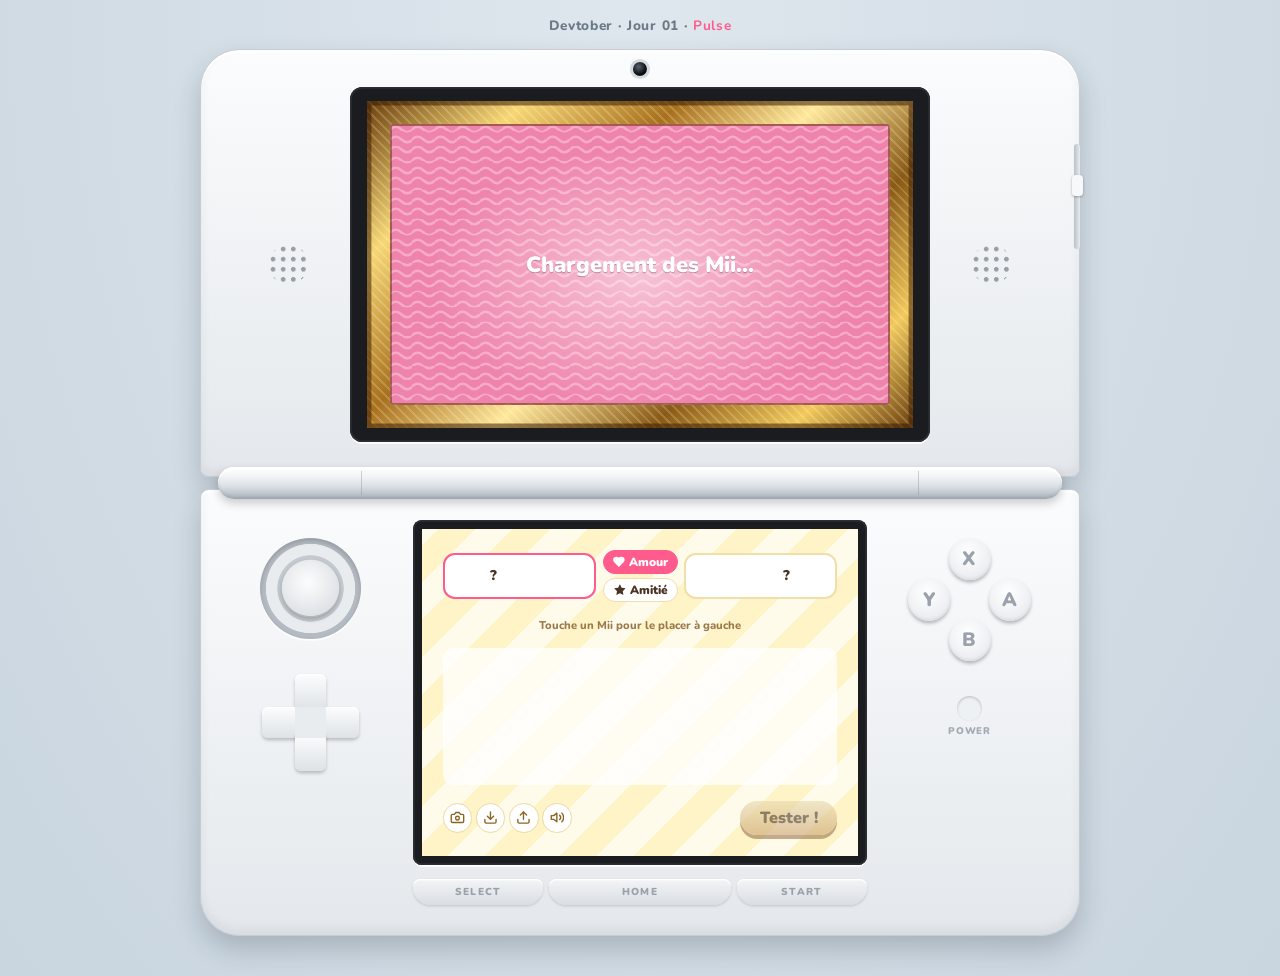
==== day-01-pulse/index.html @ b020fee0 "Devtober 2026 : site d'accueil + jour 01 (Pulse, testeur d'affinité Mii)" ====
<!doctype html>
<html lang="fr">
<head>
  <meta charset="utf-8">
  <meta name="viewport" content="width=device-width, initial-scale=1">
  <title>Testeur d'affinité</title>
  <link rel="preconnect" href="https://fonts.googleapis.com">
  <link rel="preconnect" href="https://fonts.gstatic.com" crossorigin>
  <link href="https://fonts.googleapis.com/css2?family=Cinzel:wght@900&family=Nunito:wght@600;800;900&display=swap" rel="stylesheet">
  <link rel="stylesheet" href="style.css">

  <!-- FFL.js (moteur Mii) : module Emscripten classique, puis three.js via importmap -->
  <script src="lib/ffl/ffl-emscripten-single-file.cjs"></script>
  <script type="importmap">
    {
      "imports": {
        "three": "https://esm.sh/three@0.180.0",
        "three/": "https://esm.sh/three@0.180.0/",
        "three/addons/": "https://esm.sh/three@0.180.0/examples/jsm/"
      }
    }
  </script>
</head>
<body>
  <!-- Icônes (sprite SVG) -->
  <svg width="0" height="0" style="position:absolute" aria-hidden="true">
    <defs>
      <symbol id="i-heart" viewBox="0 0 24 24"><path d="M19 14c1.5-1.5 3-3.2 3-5.5A5.5 5.5 0 0 0 16.5 3c-1.8 0-3 .5-4.5 2-1.5-1.5-2.7-2-4.5-2A5.5 5.5 0 0 0 2 8.5c0 2.3 1.5 4 3 5.5l7 7Z"/></symbol>
      <symbol id="i-star" viewBox="0 0 24 24"><path d="M12 2l3.1 6.3 6.9 1-5 4.9 1.2 6.8L12 17.8l-6.2 3.2L7 14.2 2 9.3l6.9-1L12 2z"/></symbol>
      <symbol id="i-pencil" viewBox="0 0 24 24"><path d="M17 3a2.8 2.8 0 1 1 4 4L7.5 20.5 2 22l1.5-5.5Z"/><path d="m15 5 4 4"/></symbol>
      <symbol id="i-camera" viewBox="0 0 24 24"><path d="M14.5 4h-5L7 7H4a2 2 0 0 0-2 2v9a2 2 0 0 0 2 2h16a2 2 0 0 0 2-2V9a2 2 0 0 0-2-2h-3l-2.5-3z"/><circle cx="12" cy="13" r="3"/></symbol>
      <symbol id="i-link" viewBox="0 0 24 24"><path d="M10 13a5 5 0 0 0 7.5.5l3-3a5 5 0 0 0-7-7l-1.7 1.7"/><path d="M14 11a5 5 0 0 0-7.5-.5l-3 3a5 5 0 0 0 7 7l1.7-1.7"/></symbol>
      <symbol id="i-save" viewBox="0 0 24 24"><path d="M21 15v4a2 2 0 0 1-2 2H5a2 2 0 0 1-2-2v-4"/><path d="m7 10 5 5 5-5"/><path d="M12 15V3"/></symbol>
      <symbol id="i-open" viewBox="0 0 24 24"><path d="M21 15v4a2 2 0 0 1-2 2H5a2 2 0 0 1-2-2v-4"/><path d="m17 8-5-5-5 5"/><path d="M12 3v12"/></symbol>
      <symbol id="i-sound" viewBox="0 0 24 24"><path d="M11 5 6 9H2v6h4l5 4V5z"/><path d="M15.5 8.5a5 5 0 0 1 0 7"/><path d="M19 5a10 10 0 0 1 0 14"/></symbol>
      <symbol id="i-mute" viewBox="0 0 24 24"><path d="M11 5 6 9H2v6h4l5 4V5z"/><path d="m22 9-6 6"/><path d="m16 9 6 6"/></symbol>
      <symbol id="i-dice" viewBox="0 0 24 24"><rect x="3" y="3" width="18" height="18" rx="3"/><circle cx="8" cy="8" r="1.3" fill="currentColor"/><circle cx="16" cy="16" r="1.3" fill="currentColor"/><circle cx="12" cy="12" r="1.3" fill="currentColor"/><circle cx="16" cy="8" r="1.3" fill="currentColor"/><circle cx="8" cy="16" r="1.3" fill="currentColor"/></symbol>
      <symbol id="i-rot-l" viewBox="0 0 24 24"><path d="M3 12a9 9 0 1 0 9-9 9.7 9.7 0 0 0-6.7 2.7L3 8"/><path d="M3 3v5h5"/></symbol>
      <symbol id="i-rot-r" viewBox="0 0 24 24"><path d="M21 12a9 9 0 1 1-9-9c2.5 0 4.9 1 6.7 2.7L21 8"/><path d="M21 3v5h-5"/></symbol>
      <symbol id="i-trash" viewBox="0 0 24 24"><path d="M3 6h18"/><path d="M19 6v14a2 2 0 0 1-2 2H7a2 2 0 0 1-2-2V6"/><path d="M8 6V4a2 2 0 0 1 2-2h4a2 2 0 0 1 2 2v2"/></symbol>
      <symbol id="i-plus" viewBox="0 0 24 24"><path d="M12 5v14M5 12h14"/></symbol>
      <symbol id="i-file" viewBox="0 0 24 24"><path d="M14.5 2H6a2 2 0 0 0-2 2v16a2 2 0 0 0 2 2h12a2 2 0 0 0 2-2V7.5L14.5 2z"/><path d="M14 2v6h6"/></symbol>
      <symbol id="i-user" viewBox="0 0 24 24"><circle cx="12" cy="8" r="4"/><path d="M20 21a8 8 0 0 0-16 0"/></symbol>
      <symbol id="i-face" viewBox="0 0 24 24"><circle cx="12" cy="12" r="10"/><path d="M8 14s1.5 2 4 2 4-2 4-2"/><path d="M9 9h.01M15 9h.01"/></symbol>
      <symbol id="i-hair" viewBox="0 0 24 24"><path d="M4 14C4 7 7.5 3 12 3s8 4 8 11"/><path d="M4 14c2-3 4-6 8-7 1 3 5 5 8 7"/><path d="M4 14v6M20 14v6"/></symbol>
      <symbol id="i-brow" viewBox="0 0 24 24"><path d="M3 13c3-5 9-6 18-2"/><path d="M5 17c4-2 9-2 14 0" opacity=".45"/></symbol>
      <symbol id="i-eye" viewBox="0 0 24 24"><path d="M2 12s3-7 10-7 10 7 10 7-3 7-10 7-10-7-10-7Z"/><circle cx="12" cy="12" r="3"/></symbol>
      <symbol id="i-nose" viewBox="0 0 24 24"><path d="M12 3v10l-3.5 4c1 2.5 6 2.5 7 0"/></symbol>
      <symbol id="i-mouth" viewBox="0 0 24 24"><path d="M3 12c3 5 15 5 18 0"/><path d="M3 12c3-2 6-2 9 0 3-2 6-2 9 0"/></symbol>
      <symbol id="i-glasses" viewBox="0 0 24 24"><circle cx="6" cy="15" r="4"/><circle cx="18" cy="15" r="4"/><path d="M10 15c1-1 3-1 4 0M2 14l1.5-7M22 14l-1.5-7"/></symbol>
      <symbol id="i-body" viewBox="0 0 24 24"><circle cx="12" cy="4.5" r="2.5"/><path d="M12 8v7M8 22l4-7 4 7M5 11h14"/></symbol>
      <symbol id="i-left" viewBox="0 0 24 24"><path d="m15 18-6-6 6-6"/></symbol>
      <symbol id="i-right" viewBox="0 0 24 24"><path d="m9 18 6-6-6-6"/></symbol>
    </defs>
  </svg>

  <main class="page">
    <p class="kicker">Devtober · Jour 01 · <strong>Pulse</strong></p>

    <div class="ds-wrap">
      <div class="ds">
        <!-- ===== Couvercle (écran du haut) ===== -->
        <div class="lid">
          <span class="cam" aria-hidden="true"></span>
          <span class="speaker l" aria-hidden="true"></span>
          <div class="bezel-top">
            <div class="screen-top frame">
              <div id="stage" class="stage amour">
                <svg class="heart" viewBox="0 0 100 92" aria-hidden="true"><path d=""/></svg>
                <canvas id="stage-canvas" class="mii-canvas"></canvas>
                <div id="overlay" class="overlay"><p class="placeholder">Chargement des Mii…</p></div>
              </div>
            </div>
          </div>
          <span class="speaker r" aria-hidden="true"></span>
          <span class="slider3d" aria-hidden="true"><i></i></span>
        </div>

        <div class="hinge" aria-hidden="true"></div>

        <!-- ===== Base (écran tactile + boutons) ===== -->
        <div class="base">
          <div class="side left" aria-hidden="true">
            <span class="circle-pad"><i></i></span>
            <span class="dpad"><span class="d-up"></span><span class="d-left"></span><span class="d-right"></span><span class="d-down"></span></span>
          </div>

          <div class="center">
            <div class="bezel-bottom">
              <section class="touch" aria-label="Choix des Mii">
                <div class="duo">
                  <button type="button" class="slot active" data-slot="0"><img alt=""><span class="slot-name">?</span></button>
                  <div class="mode" role="radiogroup" aria-label="Type d'affinité">
                    <label><input type="radio" name="mode" value="amour" checked><span><svg class="ic fill"><use href="#i-heart"/></svg>Amour</span></label>
                    <label><input type="radio" name="mode" value="amitie"><span><svg class="ic fill"><use href="#i-star"/></svg>Amitié</span></label>
                  </div>
                  <button type="button" class="slot" data-slot="1"><img alt=""><span class="slot-name">?</span></button>
                </div>
                <p class="touch-hint" id="touch-hint">Touche un Mii pour le placer à gauche</p>
                <ul id="grid" class="grid"></ul>
                <div class="bar">
                  <div class="tools">
                    <button id="edit-sel" type="button" class="edit-pill" title="Modifier ce Mii" hidden><svg class="ic"><use href="#i-pencil"/></svg><span id="edit-name"></span></button>
                    <button id="shot" type="button" class="icon-btn" title="Capture de l'écran du haut" aria-label="Capture de l'écran du haut"><svg class="ic"><use href="#i-camera"/></svg></button>
                    <button id="export" type="button" class="icon-btn" title="Exporter mes Mii" aria-label="Exporter mes Mii"><svg class="ic"><use href="#i-save"/></svg></button>
                    <label class="icon-btn" title="Importer des Mii" aria-label="Importer des Mii"><svg class="ic"><use href="#i-open"/></svg><input id="import" type="file" accept="application/json" hidden></label>
                    <button id="mute" type="button" class="icon-btn" title="Son" aria-label="Couper le son" aria-pressed="false"><svg class="ic"><use href="#i-sound"/></svg></button>
                  </div>
                  <button id="run" type="button" class="big-btn" disabled>Tester !</button>
                </div>
              </section>
            </div>
            <div class="sys-btns" aria-hidden="true"><span>SELECT</span><span class="home">HOME</span><span>START</span></div>
          </div>

          <div class="side right" aria-hidden="true">
            <span class="abxy"><span class="b-x">X</span><span class="b-y">Y</span><span class="b-a">A</span><span class="b-b">B</span></span>
            <span class="power" aria-hidden="true"><i></i>POWER</span>
          </div>
        </div>
      </div>
    </div>
  </main>

  <!-- ================= Mii Maker ================= -->
  <dialog id="maker" aria-labelledby="maker-title">
    <form id="maker-form" method="dialog">
      <header class="maker-head">
        <h2 id="maker-title">Mii Maker</h2>
        <button type="button" id="randomize" class="mini-btn"><svg class="ic"><use href="#i-dice"/></svg>Au hasard</button>
      </header>
      <div class="maker-body">
        <div class="maker-preview">
          <canvas id="preview-canvas"></canvas>
          <div class="turn">
            <button type="button" class="icon-btn" data-turn="-1" aria-label="Tourner à gauche"><svg class="ic"><use href="#i-rot-l"/></svg></button>
            <button type="button" class="icon-btn" data-turn="1" aria-label="Tourner à droite"><svg class="ic"><use href="#i-rot-r"/></svg></button>
          </div>
        </div>
        <div class="maker-panel">
          <nav id="tabs" class="tabs" role="tablist"></nav>
          <div id="panel" class="panel" role="tabpanel"></div>
        </div>
      </div>
      <footer class="maker-foot">
        <button type="button" id="delete" class="mini-btn danger"><svg class="ic"><use href="#i-trash"/></svg>Supprimer</button>
        <span class="spacer"></span>
        <button type="button" id="cancel" class="mini-btn">Annuler</button>
        <button type="submit" class="big-btn small">Terminé</button>
      </footer>
    </form>
  </dialog>

  <div id="toast" class="toast" role="status"></div>
  <script type="module" src="app.js"></script>
</body>
</html>
---- day-01-pulse/style.css ----
:root {
  --page: #dfe7ee;
  --page-2: #c9d5df;
  --muted: #6c7a86;
  /* coque de la 3DS */
  --shell: #fbfcfd;
  --shell-2: #e4e8ec;
  --shell-edge: #c5ccd3;
  --bezel: #1b1c1f;
  /* écran tactile façon Tomodachi Life (reste clair : c'est un écran) */
  --cream: #fffbea;
  --cream-2: #fff3c8;
  --line: #f0cf6a;
  --ink: #4a3324;
  --orange: #ff9b1f;
  --orange-2: #ffc23a;
  --pink: #ff5b8d;
  --blue: #1d5fd8;
  --red: #e32b43;
  color-scheme: light;
}
@media (prefers-color-scheme: dark) {
  :root:not([data-theme="light"]) { --page: #15181c; --page-2: #1f242a; --muted: #8e9aa6; color-scheme: dark; }
}
:root[data-theme="dark"] { --page: #15181c; --page-2: #1f242a; --muted: #8e9aa6; color-scheme: dark; }

* { box-sizing: border-box; }
body {
  margin: 0; min-height: 100vh;
  font-family: "Nunito", system-ui, sans-serif; color: var(--ink);
  background: radial-gradient(ellipse at 50% 0%, var(--page), var(--page-2));
}
button, select, input { font: inherit; color: inherit; }
button { cursor: pointer; }
:focus-visible { outline: 3px solid var(--pink); outline-offset: 2px; }
.ic { width: 1.15em; height: 1.15em; flex: none; fill: none; stroke: currentColor; stroke-width: 2.2; stroke-linecap: round; stroke-linejoin: round; vertical-align: -.2em; }
.ic.fill { fill: currentColor; stroke: none; }

.page { padding: 16px 16px 40px; display: grid; gap: 14px; justify-items: center; }
.kicker { margin: 0; color: var(--muted); font-weight: 800; letter-spacing: .05em; font-size: .85rem; }
.kicker strong { color: var(--pink); }

/* =====================================================================
   La console (tout est en cqw : elle se redimensionne comme une image)
   ===================================================================== */
.ds-wrap { width: min(100%, 880px); container: ds / inline-size; }
.ds { display: grid; justify-items: center; }

.lid, .base {
  position: relative; width: 100%;
  background: linear-gradient(180deg, var(--shell), var(--shell-2));
  border: 1px solid var(--shell-edge);
  box-shadow: inset 0 .3cqw 0 #fff, inset 0 -.6cqw 1.2cqw rgba(0,0,0,.06), 0 1.5cqw 3cqw rgba(30, 40, 50, .22);
}
/* --- couvercle --- */
.lid {
  border-radius: 4.5cqw 4.5cqw 1cqw 1cqw; padding: 4.2cqw 3cqw 3.8cqw;
  display: grid; grid-template-columns: 1fr auto 1fr; align-items: center;
}
.cam {
  position: absolute; top: 1.4cqw; left: 50%; translate: -50% 0; width: 1.6cqw; height: 1.6cqw; border-radius: 50%;
  background: radial-gradient(circle at 40% 35%, #5a6470, #0c0e10 60%); box-shadow: 0 0 0 .35cqw #d6dbe0;
}
.speaker {
  justify-self: center; width: 4.6cqw; height: 4.6cqw; border-radius: 50%;
  background: radial-gradient(circle, #8f979f 32%, transparent 36%) 0 0 / 1.15cqw 1.15cqw;
  -webkit-mask: radial-gradient(circle, #000 66%, transparent 70%); mask: radial-gradient(circle, #000 66%, transparent 70%);
  opacity: .9;
}
.bezel-top {
  background: var(--bezel); padding: 1.6cqw 2cqw; border-radius: 1.4cqw;
  box-shadow: inset 0 0 0 .2cqw #2c2e33, 0 .2cqw 0 #fff;
}
.slider3d {
  position: absolute; right: -0.15cqw; top: 22%; width: .7cqw; height: 12cqw; border-radius: .4cqw;
  background: linear-gradient(90deg, #b9c0c7, #e8ecef);
}
.slider3d i { position: absolute; left: -.3cqw; top: 30%; width: 1.3cqw; height: 2.4cqw; border-radius: .4cqw; background: #f6f8f9; box-shadow: 0 .1cqw .3cqw rgba(0,0,0,.3); }

/* --- charnière : un seul cylindre, comme sur la vraie console --- */
.hinge {
  position: relative; z-index: 2; width: 96%; height: 3.6cqw; margin: -1.1cqw 0; border-radius: 1.8cqw;
  background: linear-gradient(180deg, #ffffff 0%, #f1f4f6 30%, #dde2e6 58%, #bcc4cb 85%, #a9b1b9 100%);
  box-shadow: inset 0 .25cqw .1cqw #fff, inset 0 -.25cqw .4cqw rgba(0,0,0,.08), 0 .5cqw 1cqw rgba(30,40,50,.22);
}
/* les deux fines jointures entre les morceaux de la charnière */
.hinge::before, .hinge::after {
  content: ""; position: absolute; top: 12%; bottom: 12%; width: 1px; background: rgba(120,130,140,.35);
}
.hinge::before { left: 17%; } .hinge::after { right: 17%; }

/* --- base --- */
.base {
  border-radius: 1cqw 1cqw 4.5cqw 4.5cqw; padding: 3.4cqw 2.4cqw 3.4cqw;
  display: grid; grid-template-columns: 1fr auto 1fr; gap: 1.6cqw; align-items: start;
}
.side { display: grid; justify-items: center; gap: 4cqw; padding-top: 2cqw; }
.center { display: grid; gap: 1.6cqw; justify-items: center; }
.bezel-bottom {
  background: var(--bezel); padding: 1cqw; border-radius: 1cqw;
  box-shadow: inset 0 0 0 .2cqw #2c2e33, 0 .2cqw 0 #fff;
}

.circle-pad {
  width: 11.5cqw; height: 11.5cqw; border-radius: 50%;
  background: radial-gradient(circle at 50% 50%, #dfe3e7 0 40%, #c4cad0 41% 46%, #e9ecef 47% 62%, #b4bbc2 63%);
  box-shadow: inset 0 .3cqw .6cqw rgba(0,0,0,.18), 0 .2cqw 0 #fff; display: grid; place-items: center;
}
.circle-pad i { width: 6.4cqw; height: 6.4cqw; border-radius: 50%; background: radial-gradient(circle at 45% 40%, #fdfdfd, #d3d8dd); box-shadow: 0 .3cqw .6cqw rgba(0,0,0,.25); }

.dpad { display: block; position: relative; width: 11cqw; height: 11cqw; }
.dpad > span {
  position: absolute; background: linear-gradient(180deg, #fcfdfd, #dde2e6);
  box-shadow: 0 .25cqw .4cqw rgba(0,0,0,.22), inset 0 .15cqw 0 #fff;
}
.dpad .d-up, .dpad .d-down { left: 34%; width: 32%; height: 38%; }
.dpad .d-left, .dpad .d-right { top: 34%; width: 38%; height: 32%; }
.dpad .d-up { top: 0; border-radius: .7cqw .7cqw 0 0; }
.dpad .d-down { bottom: 0; border-radius: 0 0 .7cqw .7cqw; }
.dpad .d-left { left: 0; border-radius: .7cqw 0 0 .7cqw; }
.dpad .d-right { right: 0; border-radius: 0 .7cqw .7cqw 0; }
.dpad::after { content: ""; position: absolute; inset: 34%; background: #e9ecef; z-index: 1; pointer-events: none; }

.abxy { display: block; position: relative; width: 14cqw; height: 14cqw; }
.abxy > span {
  position: absolute; display: grid; place-items: center; width: 4.8cqw; height: 4.8cqw; border-radius: 50%;
  background: radial-gradient(circle at 45% 35%, #ffffff, #e2e6ea); color: #9aa3ab;
  font-family: "Nunito", sans-serif; font-weight: 900; font-size: 2.2cqw;
  box-shadow: 0 .3cqw .4cqw rgba(0,0,0,.25), inset 0 -.2cqw .3cqw rgba(0,0,0,.06);
}
.abxy .b-x { top: 0; left: 50%; translate: -50% 0; }
.abxy .b-b { bottom: 0; left: 50%; translate: -50% 0; }
.abxy .b-y { left: 0; top: 50%; translate: 0 -50%; }
.abxy .b-a { right: 0; top: 50%; translate: 0 -50%; }
.power { display: grid; justify-items: center; gap: .4cqw; font-size: 1.1cqw; font-weight: 900; color: #a2abb3; letter-spacing: .1em; }
.power i { width: 2.8cqw; height: 2.8cqw; border-radius: 50%; background: #eef1f3; box-shadow: inset 0 .15cqw .3cqw rgba(0,0,0,.2); }

.sys-btns { display: flex; gap: .6cqw; width: 100%; }
.sys-btns span {
  flex: 1; text-align: center; padding: .7cqw 0; border-radius: .8cqw .8cqw 2cqw 2cqw;
  background: linear-gradient(180deg, #f3f5f7, #d9dee3); color: #9aa3ab; font-weight: 900; font-size: 1.15cqw; letter-spacing: .12em;
  box-shadow: inset 0 .15cqw 0 #fff, 0 .15cqw .3cqw rgba(0,0,0,.15);
}
.sys-btns .home { flex: 1.4; }

/* =====================================================================
   Écran du haut : 400 x 240 (5:3), cadre doré de Tomodachi Life
   ===================================================================== */
.screen-top {
  width: 62cqw; aspect-ratio: 5 / 3; container-type: inline-size; position: relative; overflow: hidden;
}
.frame {
  padding: 2.6cqw;
  background:
    repeating-linear-gradient(45deg, rgba(255,255,255,.18) 0 2px, transparent 2px 7px),
    linear-gradient(135deg, #6b3e0c, #f7d774 18%, #a8701c 36%, #ffe89a 52%, #8a5a14 70%, #f2c95a 86%, #6b3e0c);
  box-shadow: inset 0 0 0 .5cqw rgba(60, 30, 0, .55);
}
.stage {
  position: relative; width: 100%; height: 100%; overflow: hidden; border-radius: .6cqw; color: #2a1a12;
  box-shadow: inset 0 0 0 .4cqw rgba(90, 50, 0, .5);
}
.stage.amour {
  background:
    radial-gradient(ellipse at 50% 55%, rgba(255,255,255,.5), transparent 60%),
    url("data:image/svg+xml,%3Csvg xmlns='http://www.w3.org/2000/svg' width='48' height='22'%3E%3Cpath d='M0 11 Q12 0 24 11 T48 11' fill='none' stroke='%23f7aac6' stroke-width='5'/%3E%3C/svg%3E") 0 0 / 4.5cqw auto,
    #ee84ab;
}
.stage.amitie {
  background:
    radial-gradient(ellipse at 50% 55%, rgba(255,250,220,.6), transparent 60%),
    conic-gradient(from 45deg, #f8dc82 25%, #d6a033 0 50%, #fbe8a6 0 75%, #c48c22 0) 0 0 / 3cqw 3cqw;
}
.mii-canvas { position: absolute; inset: 0; width: 100%; height: 100%; z-index: 1; display: block; }
.overlay { position: absolute; inset: 0; z-index: 3; pointer-events: none; }
.placeholder {
  position: absolute; inset: 0; display: grid; place-items: center; text-align: center; margin: 0;
  font-weight: 900; font-size: 4.4cqw; color: #fff; text-shadow: 0 .3cqw 0 rgba(0,0,0,.25);
}
.placeholder.bottom { place-items: end center; padding-bottom: 5%; font-size: 3.8cqw; }

.outline-w { text-shadow: -.25cqw 0 #fff, .25cqw 0 #fff, 0 -.25cqw #fff, 0 .25cqw #fff, .2cqw .2cqw #fff, -.2cqw -.2cqw #fff, .2cqw -.2cqw #fff, -.2cqw .2cqw #fff; }
.title-line {
  position: absolute; top: 4.5%; left: 0; right: 0; text-align: center; margin: 0;
  font-weight: 900; font-size: 3.6cqw; color: #1e1410;
  animation: drop .5s cubic-bezier(.3, 1.6, .5, 1) both;
}
.n-m { color: var(--blue); } .n-f { color: var(--red); }

.heart {
  position: absolute; left: 50%; top: 50%; width: 26cqw; translate: -50% -50%; z-index: 0;
  opacity: 0; transform-origin: 50% 55%; transition: opacity .4s;
}
.running .heart { opacity: .9; }
.heart path { fill: #ff4f86; stroke: #fff; stroke-width: 4; }
.amitie .heart path { fill: #ffd34d; stroke: #fff6d6; }
.heart.beat { animation: beat .22s ease-out; }
.heart.alive { animation: alive var(--period, 1s) ease-in-out infinite; }

/* Le score : chiffres ronds et dorés */
.score {
  position: absolute; left: 0; right: 0; bottom: 18%; text-align: center; margin: 0;
  font-family: "Cinzel", Georgia, serif; font-weight: 900; font-size: 19cqw; line-height: 1;
  font-variant-numeric: lining-nums tabular-nums; letter-spacing: -.02em;
  background: linear-gradient(180deg, #fffbe0 0%, #ffe27a 30%, #e2a62a 55%, #b5730e 70%, #f6cf5e 88%, #a0650c 100%);
  -webkit-background-clip: text; background-clip: text; color: transparent;
  -webkit-text-stroke: .45cqw #6a3f05;
  paint-order: stroke fill;
  filter: drop-shadow(0 .5cqw 0 #fff) drop-shadow(0 .9cqw .8cqw rgba(0,0,0,.35));
}
.score small { font-size: .45em; margin-left: .05em; }
.score.pop { animation: pop .5s cubic-bezier(.3, 1.8, .5, 1); }
.verdict {
  position: absolute; left: 0; right: 0; bottom: 5.5%; text-align: center; margin: 0;
  font-weight: 900; font-size: 5.6cqw; color: #e5232f;
  text-shadow: -.35cqw 0 #fff, .35cqw 0 #fff, 0 -.35cqw #fff, 0 .35cqw #fff, .25cqw .25cqw #fff, -.25cqw -.25cqw #fff, .25cqw -.25cqw #fff, -.25cqw .25cqw #fff;
  opacity: 0; transform: scale(.4);
}
.verdict.show { animation: verdict .55s cubic-bezier(.3, 1.7, .5, 1) forwards; }
.sparkle { position: absolute; width: 4.5cqw; height: 4.5cqw; animation: float 1.6s ease-out forwards; filter: drop-shadow(0 0 .4cqw #fff); }
.sparkle.amour { color: #ff4f86; } .sparkle.amitie { color: #ffd34d; }

/* =====================================================================
   Écran tactile : 320 x 240 (4:3)
   ===================================================================== */
.touch {
  width: 49.6cqw; height: 37.2cqw; container-type: inline-size; /* 4:3, hauteur fixe pour que la grille défile */
  display: flex; flex-direction: column; gap: 1.8cqw; padding: 2.4cqw; overflow: hidden;
  background: repeating-linear-gradient(-45deg, var(--cream) 0 3cqw, var(--cream-2) 3cqw 6cqw);
  font-size: max(9px, 1.6cqw); /* cqw de la console (pas de l'écran lui-même) */
}
.duo { display: grid; grid-template-columns: 1fr auto 1fr; gap: 1.6cqw; align-items: center; }
.slot {
  display: flex; align-items: center; gap: 1.6cqw; padding: .8cqw 1.8cqw .8cqw .8cqw; min-width: 0;
  background: #fff; border: .6cqw solid #f0dfa8; border-radius: 3cqw; text-align: left; font-weight: 900;
}
.slot img { width: 9cqw; height: 9cqw; border-radius: 2.2cqw; background: var(--cream-2); flex: none; }
.slot img:not([src]) { visibility: hidden; }
.slot-name { overflow: hidden; text-overflow: ellipsis; white-space: nowrap; }
.slot.active { border-color: var(--pink); }
.slot[data-slot="1"] { flex-direction: row-reverse; text-align: right; padding: .8cqw .8cqw .8cqw 1.8cqw; }

.mode { display: grid; gap: .8cqw; }
.mode input { position: absolute; opacity: 0; pointer-events: none; }
.mode span {
  display: flex; align-items: center; justify-content: center; gap: .8cqw; padding: .8cqw 2.2cqw; border-radius: 99px;
  font-weight: 900; font-size: .85em; white-space: nowrap; cursor: pointer; background: #fff; border: .4cqw solid #f0dfa8;
}
.mode input:checked + span { background: var(--pink); border-color: var(--pink); color: #fff; }
.mode input:focus-visible + span { outline: 3px solid var(--pink); outline-offset: 2px; }

.touch-hint { margin: 0; text-align: center; font-weight: 800; font-size: .8em; color: #9a7a4a; }
.grid {
  flex: 1; min-height: 0; list-style: none; margin: 0; padding: 2.6cqw 1.6cqw 1.6cqw; background: rgba(255,255,255,.75); border-radius: 2.6cqw;
  display: grid; grid-template-columns: repeat(auto-fill, minmax(15cqw, 1fr)); grid-auto-rows: min-content; gap: 1.4cqw; overflow: auto;
  scrollbar-width: none;
}
.grid::-webkit-scrollbar { display: none; }
.tile {
  width: 100%; padding: 1cqw .5cqw; border-radius: 2.4cqw; background: #fff; border: .6cqw solid transparent;
  display: grid; justify-items: center; gap: .2cqw; font-weight: 900; font-size: .78em; position: relative;
  box-shadow: 0 .6cqw 0 #ecdcae;
}
.tile img { width: 10.5cqw; height: 10.5cqw; }
.tile span { max-width: 100%; overflow: hidden; text-overflow: ellipsis; white-space: nowrap; }
.tile.sel-0, .tile.sel-1 { border-color: var(--pink); }
.tile.sel-0::after, .tile.sel-1::after {
  position: absolute; top: -1.4cqw; right: -1cqw; width: 4cqw; height: 4cqw; border-radius: 50%;
  background: var(--pink); color: #fff; font-size: 2.4cqw; display: grid; place-items: center;
}
.tile.sel-0::after { content: "1"; } .tile.sel-1::after { content: "2"; }
.tile.focus { box-shadow: 0 .6cqw 0 #ecdcae, 0 0 0 .8cqw rgba(255, 91, 141, .35); transform: translateY(-.4cqw); }
.tile.focus:not(.sel-0):not(.sel-1) { border-color: #ffa9c3; }
.edit-pill {
  display: inline-flex; align-items: center; gap: .8cqw; max-width: 30cqw; height: 7.4cqw; min-height: 28px; padding: 0 2.4cqw;
  border-radius: 99px; border: .4cqw solid var(--pink); background: #ffe3ec; color: #b4234f; font-weight: 900; font-size: .8em;
}
.edit-pill span { overflow: hidden; text-overflow: ellipsis; white-space: nowrap; }
.edit-pill[hidden] { display: none; }
.tile.add { border: .5cqw dashed #e6c873; box-shadow: none; color: #b68a2a; align-content: center; }
.tile.add .ic { width: 7cqw; height: 7cqw; }

.bar { display: flex; align-items: center; justify-content: space-between; gap: 1.6cqw; }
.tools { display: flex; gap: 1cqw; }
.icon-btn {
  width: 7.4cqw; height: 7.4cqw; min-width: 28px; min-height: 28px; border-radius: 50%; border: .4cqw solid #ecd9a0; background: #fff;
  display: inline-grid; place-items: center; color: #8a6420; cursor: pointer; padding: 0;
}
.icon-btn .ic { width: 55%; height: 55%; }
.icon-btn:hover { background: #fff6d8; }
.big-btn {
  padding: 1.6cqw 5cqw; border-radius: 99px; border: none;
  background: linear-gradient(#ffd96a, var(--orange)); color: #5a2e00; font-weight: 900; font-size: 1.15em;
  box-shadow: 0 1cqw 0 #c8700c; transition: transform .08s, box-shadow .08s;
}
.big-btn:active { transform: translateY(.8cqw); box-shadow: 0 .2cqw 0 #c8700c; }
.big-btn:disabled { filter: grayscale(.6); opacity: .6; cursor: wait; }
.big-btn.small { padding: 10px 22px; font-size: 1rem; box-shadow: 0 4px 0 #c8700c; }

/* --- Téléphone : on garde la coque, mais les écrans prennent toute la largeur --- */
@container ds (max-width: 620px) {
  .lid { grid-template-columns: 1fr; padding: 6cqw 3cqw 4cqw; border-radius: 6cqw 6cqw 2cqw 2cqw; }
  .speaker, .slider3d { display: none; }
  .cam { top: 2cqw; width: 2.4cqw; height: 2.4cqw; }
  .bezel-top { padding: 1.6cqw; }
  .screen-top { width: 90.8cqw; }
  .base { grid-template-columns: 1fr; padding: 3cqw 3cqw 5cqw; border-radius: 2cqw 2cqw 6cqw 6cqw; }
  .side { display: none; }
  .touch { width: 92cqw; height: auto; font-size: max(12px, 3.6cqw); gap: 2.4cqw; padding: 3cqw; }
  .touch .grid { flex: none; max-height: 62cqw; grid-template-columns: repeat(4, 1fr); }
  .touch .tile img { width: 14cqw; height: 14cqw; }
  .touch .slot img { width: 10cqw; height: 10cqw; }
  .touch .icon-btn { width: 9cqw; height: 9cqw; }
  .touch .edit-pill { height: 9cqw; max-width: 34cqw; }
  .hinge { height: 5cqw; margin: -1.6cqw 0; border-radius: 2.5cqw; }
  .bezel-top { padding: 2.4cqw 2cqw; border-radius: 2cqw; }
  .bezel-bottom { padding: 1.6cqw; border-radius: 2cqw; }
  .sys-btns span { font-size: 2.4cqw; padding: 1.4cqw 0; }
}

/* =====================================================================
   Mii Maker
   ===================================================================== */
dialog {
  border: 4px solid var(--line); border-radius: 24px; padding: 0; width: min(820px, calc(100vw - 20px));
  background: var(--cream); color: var(--ink); box-shadow: 0 20px 60px rgba(0,0,0,.4);
}
dialog::backdrop { background: rgba(20, 25, 30, .55); backdrop-filter: blur(3px); }
#maker-form { display: flex; flex-direction: column; height: min(620px, calc(100dvh - 30px)); overflow: hidden; }
.maker-head { display: flex; justify-content: space-between; align-items: center; padding: 12px 16px; background: var(--orange-2); }
.maker-head h2 { margin: 0; font-weight: 900; font-size: 1.3rem; color: #5a2e00; }
.maker-body { display: grid; grid-template-columns: 260px 1fr; min-height: 0; flex: 1; }
.maker-preview { position: relative; min-height: 340px; background: radial-gradient(circle at 50% 40%, #fff, #cdeffa 70%); }
.maker-preview canvas { position: absolute; inset: 0; width: 100%; height: 100%; }
.turn { position: absolute; bottom: 10px; left: 0; right: 0; display: flex; justify-content: center; gap: 8px; }
.turn .icon-btn { width: 38px; height: 38px; border-width: 2px; }
.maker-panel { display: flex; flex-direction: column; min-height: 0; min-width: 0; border-left: 3px solid var(--line); }
.tabs { display: flex; flex-wrap: wrap; gap: 4px; padding: 8px; background: var(--cream-2); flex: none; }
.tabs button {
  flex: none; display: grid; justify-items: center; gap: 2px; padding: 7px 8px 5px; min-width: 62px; border-radius: 12px;
  border: 2px solid transparent; background: #fff; color: #8a6420;
}
.tabs button .ic { width: 22px; height: 22px; }
.tabs button small { font-size: .66rem; font-weight: 900; color: var(--ink); }
.tabs button[aria-selected="true"] { border-color: var(--pink); background: #ffe3ec; color: var(--pink); }
.panel { padding: 14px 16px; overflow: auto; display: grid; gap: 14px; align-content: start; }
.ctrl { display: grid; gap: 6px; }
.ctrl > b { font-size: .8rem; text-transform: uppercase; letter-spacing: .05em; color: #9a7a4a; }
.stepper { display: flex; align-items: center; gap: 8px; }
.stepper button {
  width: 44px; height: 40px; border-radius: 12px; border: none; display: grid; place-items: center;
  background: linear-gradient(#ffe08a, var(--orange-2)); box-shadow: 0 3px 0 #d39a1a; color: #5a2e00;
}
.stepper button .ic { width: 22px; height: 22px; stroke-width: 3; }
.stepper button:active { transform: translateY(2px); box-shadow: 0 1px 0 #d39a1a; }
.stepper output { min-width: 80px; text-align: center; font-weight: 900; background: #fff; border-radius: 10px; padding: 8px; }
.swatches { display: flex; flex-wrap: wrap; gap: 6px; }
.swatches button { width: 34px; height: 34px; border-radius: 50%; border: 3px solid #fff; box-shadow: 0 0 0 2px #e8d6a0; }
.swatches button[aria-pressed="true"] { box-shadow: 0 0 0 3px var(--pink); transform: scale(1.1); }
.ctrl input[type="range"] { width: 100%; accent-color: var(--pink); }
.ctrl input[type="text"], .ctrl select, .inline input {
  width: 100%; padding: 9px 12px; border-radius: 12px; border: 2px solid #ecd9a0; background: #fff; font-weight: 800;
}
.row2 { display: grid; grid-template-columns: 1fr 1fr; gap: 10px; }
.seg { display: flex; gap: 6px; }
.seg button { flex: 1; padding: 8px; border-radius: 12px; border: 2px solid #ecd9a0; background: #fff; font-weight: 900; }
.seg button[aria-pressed="true"] { border-color: var(--pink); background: #ffe3ec; }
.perso-row { display: grid; grid-template-columns: 76px 1fr 76px; gap: 6px; align-items: center; font-size: .78rem; font-weight: 800; }
.perso-row span:last-child { text-align: right; }
.perso-label { margin: 0; font-weight: 900; color: var(--pink); }
.import-box { border-top: 2px dashed #ecd9a0; padding-top: 12px; }
.import-box summary { cursor: pointer; font-weight: 900; color: #9a7a4a; }
.import-box .hint { font-size: .8rem; color: #8a6a44; }
.import-box a { color: var(--pink); font-weight: 900; }
.inline { display: flex; gap: 6px; align-items: center; }
.error { color: #c21d36; font-weight: 800; font-size: .85rem; margin: 0; }
.mini-btn {
  padding: 6px 12px; border-radius: 999px; border: 2px solid #ecd9a0; background: #fff; font-weight: 800; font-size: .85rem;
  cursor: pointer; display: inline-flex; align-items: center; gap: 6px; white-space: nowrap;
}
.mini-btn:hover { background: #fff6d8; }
.mini-btn.danger { color: #c21d36; }
.maker-foot { display: flex; align-items: center; gap: 8px; padding: 12px 16px; background: var(--cream-2); border-top: 3px solid var(--line); }
.spacer { flex: 1; }
@media (max-width: 640px) {
  #maker-form { height: calc(100dvh - 30px); }
  .maker-body { grid-template-columns: 1fr; grid-template-rows: 230px 1fr; }
  .maker-preview { min-height: 0; }
  .maker-panel { border-left: none; border-top: 3px solid var(--line); }
}

.toast {
  position: fixed; left: 50%; bottom: 24px; translate: -50% 0; z-index: 50;
  background: #2b3036; color: #fff; padding: 10px 18px; border-radius: 999px; font-weight: 800;
  opacity: 0; pointer-events: none; transition: opacity .25s, transform .25s; transform: translateY(10px);
}
.toast.show { opacity: 1; transform: none; }

@keyframes drop { from { opacity: 0; transform: translateY(-30%); } }
@keyframes beat { 0% { scale: 1; } 35% { scale: 1.18; } 100% { scale: 1; } }
@keyframes alive { 0%, 100% { scale: 1; } 12% { scale: 1.14; } 24% { scale: 1; } 36% { scale: 1.08; } }
@keyframes pop { 0% { scale: 1.6; } 100% { scale: 1; } }
@keyframes verdict { to { opacity: 1; transform: scale(1); } }
@keyframes float { from { opacity: 1; transform: translateY(0) scale(.6); } to { opacity: 0; transform: translateY(-14cqw) scale(1.2); } }
@media (prefers-reduced-motion: reduce) {
  *, *::before, *::after { animation-duration: .01ms !important; animation-iteration-count: 1 !important; }
}
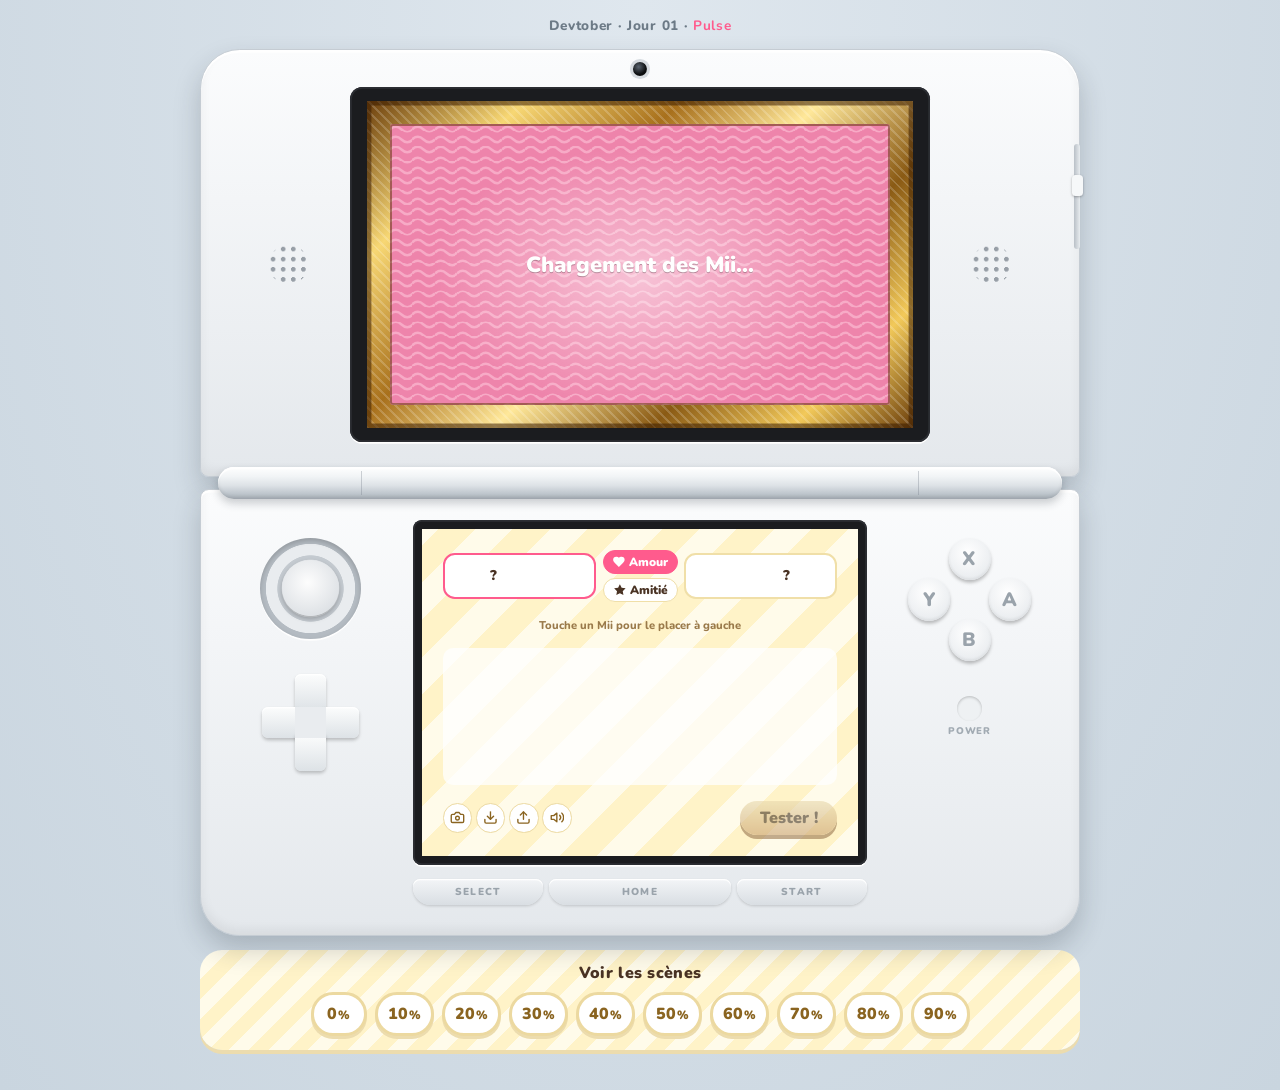
==== commit dfa0426a: "Merge branch 'feat/day-01-scenes' into feat/day-04-drift" ====
--- a/day-01-pulse/index.html
+++ b/day-01-pulse/index.html
@@ -7,7 +7,7 @@
   <link rel="preconnect" href="https://fonts.googleapis.com">
   <link rel="preconnect" href="https://fonts.gstatic.com" crossorigin>
   <link href="https://fonts.googleapis.com/css2?family=Cinzel:wght@900&family=Nunito:wght@600;800;900&display=swap" rel="stylesheet">
-  <link rel="stylesheet" href="style.css">
+  <link rel="stylesheet" href="style.css?v=1.3">
 
   <!-- FFL.js (moteur Mii) : module Emscripten classique, puis three.js via importmap -->
   <script src="lib/ffl/ffl-emscripten-single-file.cjs"></script>
@@ -120,6 +120,23 @@
         </div>
       </div>
     </div>
+
+    <!-- Les scènes du résultat : une par palier de 10 % -->
+    <section class="scenes" aria-labelledby="scenes-title">
+      <p id="scenes-title" class="scenes-title">Voir les scènes</p>
+      <div id="scenes" class="scenes-row">
+        <button type="button" data-tier="0" aria-pressed="false">0<small>%</small></button>
+        <button type="button" data-tier="1" aria-pressed="false">10<small>%</small></button>
+        <button type="button" data-tier="2" aria-pressed="false">20<small>%</small></button>
+        <button type="button" data-tier="3" aria-pressed="false">30<small>%</small></button>
+        <button type="button" data-tier="4" aria-pressed="false">40<small>%</small></button>
+        <button type="button" data-tier="5" aria-pressed="false">50<small>%</small></button>
+        <button type="button" data-tier="6" aria-pressed="false">60<small>%</small></button>
+        <button type="button" data-tier="7" aria-pressed="false">70<small>%</small></button>
+        <button type="button" data-tier="8" aria-pressed="false">80<small>%</small></button>
+        <button type="button" data-tier="9" aria-pressed="false">90<small>%</small></button>
+      </div>
+    </section>
   </main>
 
   <!-- ================= Mii Maker ================= -->
@@ -152,6 +169,6 @@
   </dialog>
 
   <div id="toast" class="toast" role="status"></div>
-  <script type="module" src="app.js"></script>
+  <script type="module" src="app.js?v=1.3"></script>
 </body>
 </html>
--- a/day-01-pulse/style.css
+++ b/day-01-pulse/style.css
@@ -217,6 +217,29 @@
   opacity: 0; transform: scale(.4);
 }
 .verdict.show { animation: verdict .55s cubic-bezier(.3, 1.7, .5, 1) forwards; }
+.bubble {
+  position: absolute; z-index: 4; margin: 0; translate: -50% -100%; white-space: nowrap;
+  padding: .6cqw 1.6cqw; border-radius: 2.2cqw; background: #fff; color: #2a1a12;
+  border: .35cqw solid #2a1a12; font-weight: 900; font-size: 3.4cqw; line-height: 1.2;
+  box-shadow: 0 .5cqw 0 rgba(0,0,0,.18);
+  animation: bubble-in .35s cubic-bezier(.3, 1.8, .5, 1) both, bubble-float 2.4s ease-in-out .35s infinite;
+}
+/* la petite queue de la bulle, vers la tête */
+.bubble::after {
+  content: ""; position: absolute; left: 50%; bottom: -1.5cqw; width: 1.8cqw; height: 1.8cqw; translate: -50% 0; rotate: 45deg;
+  background: #fff; border-right: .35cqw solid #2a1a12; border-bottom: .35cqw solid #2a1a12;
+}
+.bubble.good { color: #e0306a; }
+.title-line { transition: opacity .3s; }
+.talking .title-line { opacity: 0; }
+.bubble.bad { color: #c21d36; border-radius: .8cqw; }
+.bubble.out { animation: bubble-out .35s ease-in forwards; }
+.float-icon { position: absolute; z-index: 4; width: 3.6cqw; height: 3.6cqw; translate: -50% 0; animation: float-up 1.8s ease-out forwards; filter: drop-shadow(0 0 .3cqw #fff); }
+.float-icon.amour { color: #ff4f86; } .float-icon.amitie { color: #ffc93c; }
+@keyframes bubble-in { from { opacity: 0; scale: .3; } }
+@keyframes bubble-out { to { opacity: 0; scale: .6; } }
+@keyframes bubble-float { 50% { transform: translateY(-.6cqw); } }
+@keyframes float-up { from { opacity: 0; transform: translateY(0) scale(.5); } 20% { opacity: 1; } to { opacity: 0; transform: translateY(-12cqw) scale(1.1); } }
 .sparkle { position: absolute; width: 4.5cqw; height: 4.5cqw; animation: float 1.6s ease-out forwards; filter: drop-shadow(0 0 .4cqw #fff); }
 .sparkle.amour { color: #ff4f86; } .sparkle.amitie { color: #ffd34d; }
 
@@ -402,6 +425,25 @@
 @keyframes pop { 0% { scale: 1.6; } 100% { scale: 1; } }
 @keyframes verdict { to { opacity: 1; transform: scale(1); } }
 @keyframes float { from { opacity: 1; transform: translateY(0) scale(.6); } to { opacity: 0; transform: translateY(-14cqw) scale(1.2); } }
+/* ---------- Les boutons des scènes (sous la console) ---------- */
+.scenes {
+  width: min(100%, 880px); display: grid; justify-items: center; gap: 8px; padding: 12px 14px 14px; border-radius: 22px;
+  background: repeating-linear-gradient(-45deg, var(--cream) 0 14px, var(--cream-2) 14px 28px); box-shadow: 0 4px 0 #ecdcae;
+}
+.scenes-title { margin: 0; font-weight: 900; color: var(--ink); letter-spacing: .02em; }
+.scenes-row { display: flex; flex-wrap: wrap; justify-content: center; gap: 8px; }
+.scenes-row button {
+  min-width: 56px; padding: 8px 10px; border-radius: 99px; border: 3px solid #ecd9a0; background: #fff; color: #8a6420;
+  font: inherit; font-weight: 900; cursor: pointer; box-shadow: 0 3px 0 #ecdcae;
+}
+.scenes-row button small { font-size: .75em; margin-left: 1px; }
+.scenes-row button:hover { border-color: var(--pink); }
+.scenes-row button[aria-pressed="true"] { background: var(--pink); border-color: var(--pink); color: #fff; box-shadow: 0 3px 0 #c93a68; }
+@media (max-width: 640px) {
+  .scenes-row { display: grid; grid-template-columns: repeat(5, 1fr); width: 100%; }
+  .scenes-row button { min-width: 0; }
+}
+
 @media (prefers-reduced-motion: reduce) {
   *, *::before, *::after { animation-duration: .01ms !important; animation-iteration-count: 1 !important; }
 }
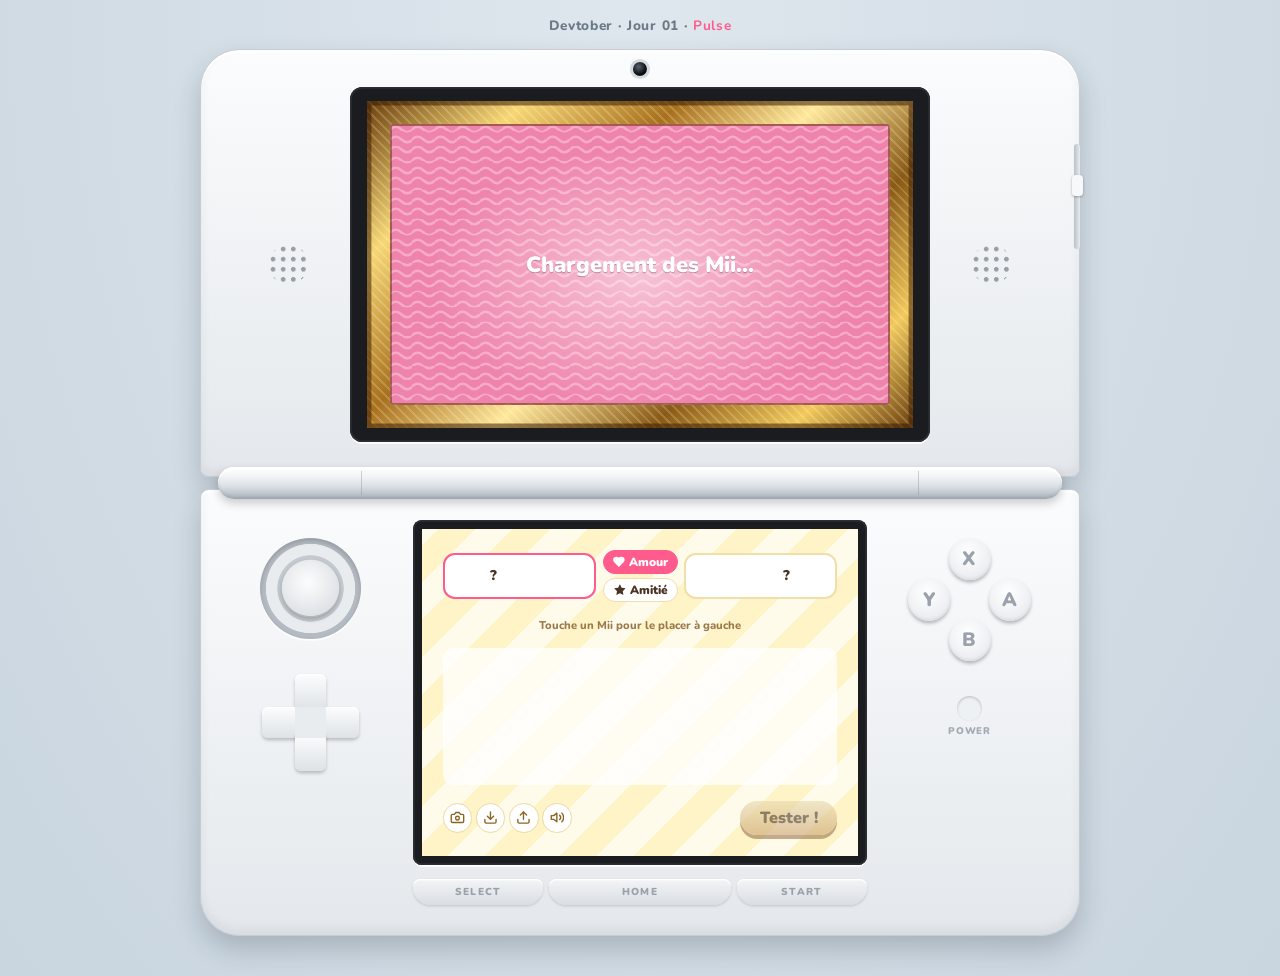
==== commit d4862a80: "Merge branch 'feat/day-01-scenes' into feat/day-04-drift" ====
--- a/day-01-pulse/index.html
+++ b/day-01-pulse/index.html
@@ -7,7 +7,7 @@
   <link rel="preconnect" href="https://fonts.googleapis.com">
   <link rel="preconnect" href="https://fonts.gstatic.com" crossorigin>
   <link href="https://fonts.googleapis.com/css2?family=Cinzel:wght@900&family=Nunito:wght@600;800;900&display=swap" rel="stylesheet">
-  <link rel="stylesheet" href="style.css?v=1.3">
+  <link rel="stylesheet" href="style.css?v=1.3c">
 
   <!-- FFL.js (moteur Mii) : module Emscripten classique, puis three.js via importmap -->
   <script src="lib/ffl/ffl-emscripten-single-file.cjs"></script>
@@ -120,23 +120,6 @@
         </div>
       </div>
     </div>
-
-    <!-- Les scènes du résultat : une par palier de 10 % -->
-    <section class="scenes" aria-labelledby="scenes-title">
-      <p id="scenes-title" class="scenes-title">Voir les scènes</p>
-      <div id="scenes" class="scenes-row">
-        <button type="button" data-tier="0" aria-pressed="false">0<small>%</small></button>
-        <button type="button" data-tier="1" aria-pressed="false">10<small>%</small></button>
-        <button type="button" data-tier="2" aria-pressed="false">20<small>%</small></button>
-        <button type="button" data-tier="3" aria-pressed="false">30<small>%</small></button>
-        <button type="button" data-tier="4" aria-pressed="false">40<small>%</small></button>
-        <button type="button" data-tier="5" aria-pressed="false">50<small>%</small></button>
-        <button type="button" data-tier="6" aria-pressed="false">60<small>%</small></button>
-        <button type="button" data-tier="7" aria-pressed="false">70<small>%</small></button>
-        <button type="button" data-tier="8" aria-pressed="false">80<small>%</small></button>
-        <button type="button" data-tier="9" aria-pressed="false">90<small>%</small></button>
-      </div>
-    </section>
   </main>
 
   <!-- ================= Mii Maker ================= -->
@@ -169,6 +152,6 @@
   </dialog>
 
   <div id="toast" class="toast" role="status"></div>
-  <script type="module" src="app.js?v=1.3"></script>
+  <script type="module" src="app.js?v=1.3c"></script>
 </body>
 </html>
--- a/day-01-pulse/style.css
+++ b/day-01-pulse/style.css
@@ -425,25 +425,6 @@
 @keyframes pop { 0% { scale: 1.6; } 100% { scale: 1; } }
 @keyframes verdict { to { opacity: 1; transform: scale(1); } }
 @keyframes float { from { opacity: 1; transform: translateY(0) scale(.6); } to { opacity: 0; transform: translateY(-14cqw) scale(1.2); } }
-/* ---------- Les boutons des scènes (sous la console) ---------- */
-.scenes {
-  width: min(100%, 880px); display: grid; justify-items: center; gap: 8px; padding: 12px 14px 14px; border-radius: 22px;
-  background: repeating-linear-gradient(-45deg, var(--cream) 0 14px, var(--cream-2) 14px 28px); box-shadow: 0 4px 0 #ecdcae;
-}
-.scenes-title { margin: 0; font-weight: 900; color: var(--ink); letter-spacing: .02em; }
-.scenes-row { display: flex; flex-wrap: wrap; justify-content: center; gap: 8px; }
-.scenes-row button {
-  min-width: 56px; padding: 8px 10px; border-radius: 99px; border: 3px solid #ecd9a0; background: #fff; color: #8a6420;
-  font: inherit; font-weight: 900; cursor: pointer; box-shadow: 0 3px 0 #ecdcae;
-}
-.scenes-row button small { font-size: .75em; margin-left: 1px; }
-.scenes-row button:hover { border-color: var(--pink); }
-.scenes-row button[aria-pressed="true"] { background: var(--pink); border-color: var(--pink); color: #fff; box-shadow: 0 3px 0 #c93a68; }
-@media (max-width: 640px) {
-  .scenes-row { display: grid; grid-template-columns: repeat(5, 1fr); width: 100%; }
-  .scenes-row button { min-width: 0; }
-}
-
 @media (prefers-reduced-motion: reduce) {
   *, *::before, *::after { animation-duration: .01ms !important; animation-iteration-count: 1 !important; }
 }
